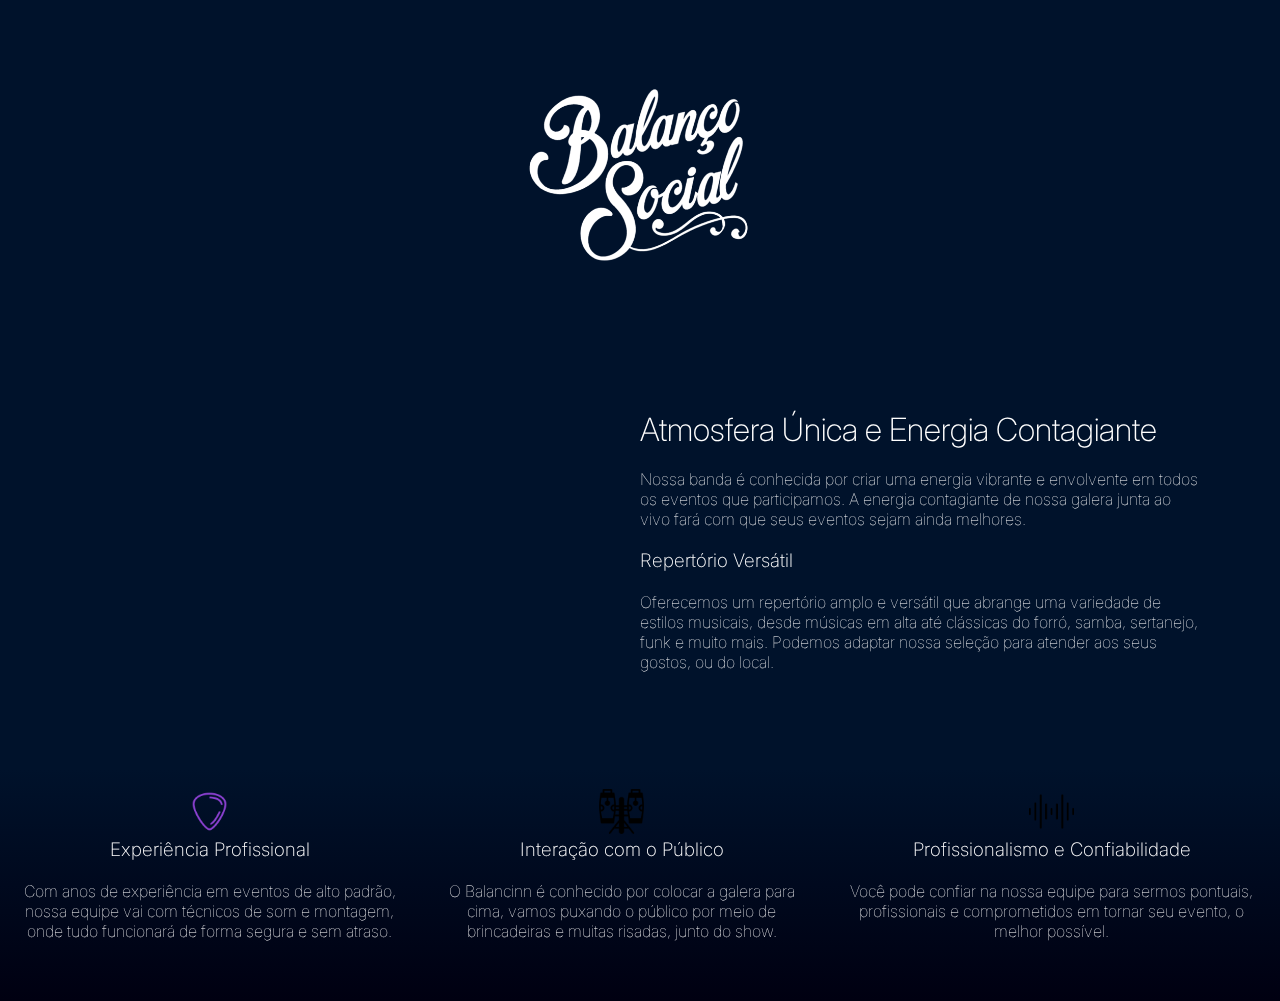
==== balanco-social-LP/index.html @ 89f85e91 "commit imagens" ====
<!DOCTYPE html>
<html lang="pt-br">
<head>
    <meta charset="UTF-8">
    <meta name="viewport" content="width=device-width, initial-scale=1.0">
    <title>Balanço Social</title>
    <link rel="stylesheet" href="style.css">
    <link rel="preconnect" href="https://fonts.googleapis.com">
    <link rel="preconnect" href="https://fonts.gstatic.com" crossorigin>
    <link href="https://fonts.googleapis.com/css2?family=Inter:wght@100;200;400;700&display=swap" rel="stylesheet">
    <link rel="shortcut icon" href="img/logobalanco_icon.ico" type="image/x-icon">
</head>
<body>
    <header>
        <img width="300px" src="img/logopng branca.png" alt="">
    </header>
    <div id="info">
        <div id="video">
            <iframe width="560" height="315" src="https://www.youtube.com/embed/TxClMtaeElc?si=fDPQ10nFPlwbjli0" title="YouTube video player" frameborder="0" allow="accelerometer; autoplay; clipboard-write; encrypted-media; gyroscope; picture-in-picture; web-share" allowfullscreen></iframe>
        </div>
        <div id="sobre">
            <h1>Atmosfera Única e Energia Contagiante</h1><br>
            <p>Nossa banda é conhecida por criar uma energia vibrante e envolvente em todos os eventos que participamos. A energia contagiante de nossa galera junta ao vivo fará com que seus eventos sejam ainda melhores.</p><br>
            <h3>Repertório Versátil</h3><br>
            <p>Oferecemos um repertório amplo e versátil que abrange uma variedade de estilos musicais, desde músicas em alta até clássicas do forró, samba, sertanejo, funk e muito mais. Podemos adaptar nossa seleção para atender aos seus gostos, ou do local.</p>
        </div>
        </div>
    </div>

    <div id="card">
       
        <div class="cards">
            <img  width="45px" src="img/palheta.png" alt="">
            <h3>Experiência Profissional</h3><br>
            <p>Com anos de experiência em eventos de alto padrão, nossa equipe vai com técnicos de som e montagem, onde tudo funcionará de forma segura e sem atraso.</p>
        </div>

        <div class="cards">
            <img width="45px" src="img/tambo.png" alt="">
            <h3>Interação com o Público</h3> <br>
            <p>O Balancinn é conhecido por colocar a galera para cima, vamos puxando o público por meio de brincadeiras e muitas risadas, junto do show.</p>
        </div>

        <div class="cards">
            <img width="45px" src="img/waveradio.png" alt="">
            <h3>Profissionalismo e Confiabilidade</h3> <br>
            <p>Você pode confiar na nossa equipe para sermos pontuais, profissionais e comprometidos em tornar seu evento, o melhor possível.</p>
        </div>

    </div>
   
    
</body>
</html>
---- balanco-social-LP/style.css ----
*{
    margin: 0;
    padding: 0;
    font-family: 'Inter', sans-serif;
    
    
}
header{
    background-image: url(img/instrumentos-musicais-em-uma-festa.jpg);
    background-size: cover;
    height: 350px;
    display: flex;
    align-items: center;
    margin: 0 auto;
    width: 100%;
}
header img {
    margin: 0 auto ;
    justify-content: center;
}
body{
    background-color: #00122b;
}
#info{
    display: grid;
    grid-auto-flow: column;
    padding: 50px;
    background-color: #00122b;
    color:#fff;
    font-weight: 100;
}
#info h1, h3{
    font-weight: 200;
}
#sobre{
    padding: 10px 30px 10px 30px;
   

}
#card{
    display: grid;
    grid-auto-flow: column;
    padding-bottom: 50px;
    background-color: #00122b; /* For browsers that do not support gradients */
    background-image: linear-gradient(#00122b
  , #000011);
}
.cards{
    padding: 20px 20px 10px 20px;
    text-align: center;
    color: #fff;
}
.cards p{
    font-weight: 100;
}
.cards h3{
    font-weight: 200;
}
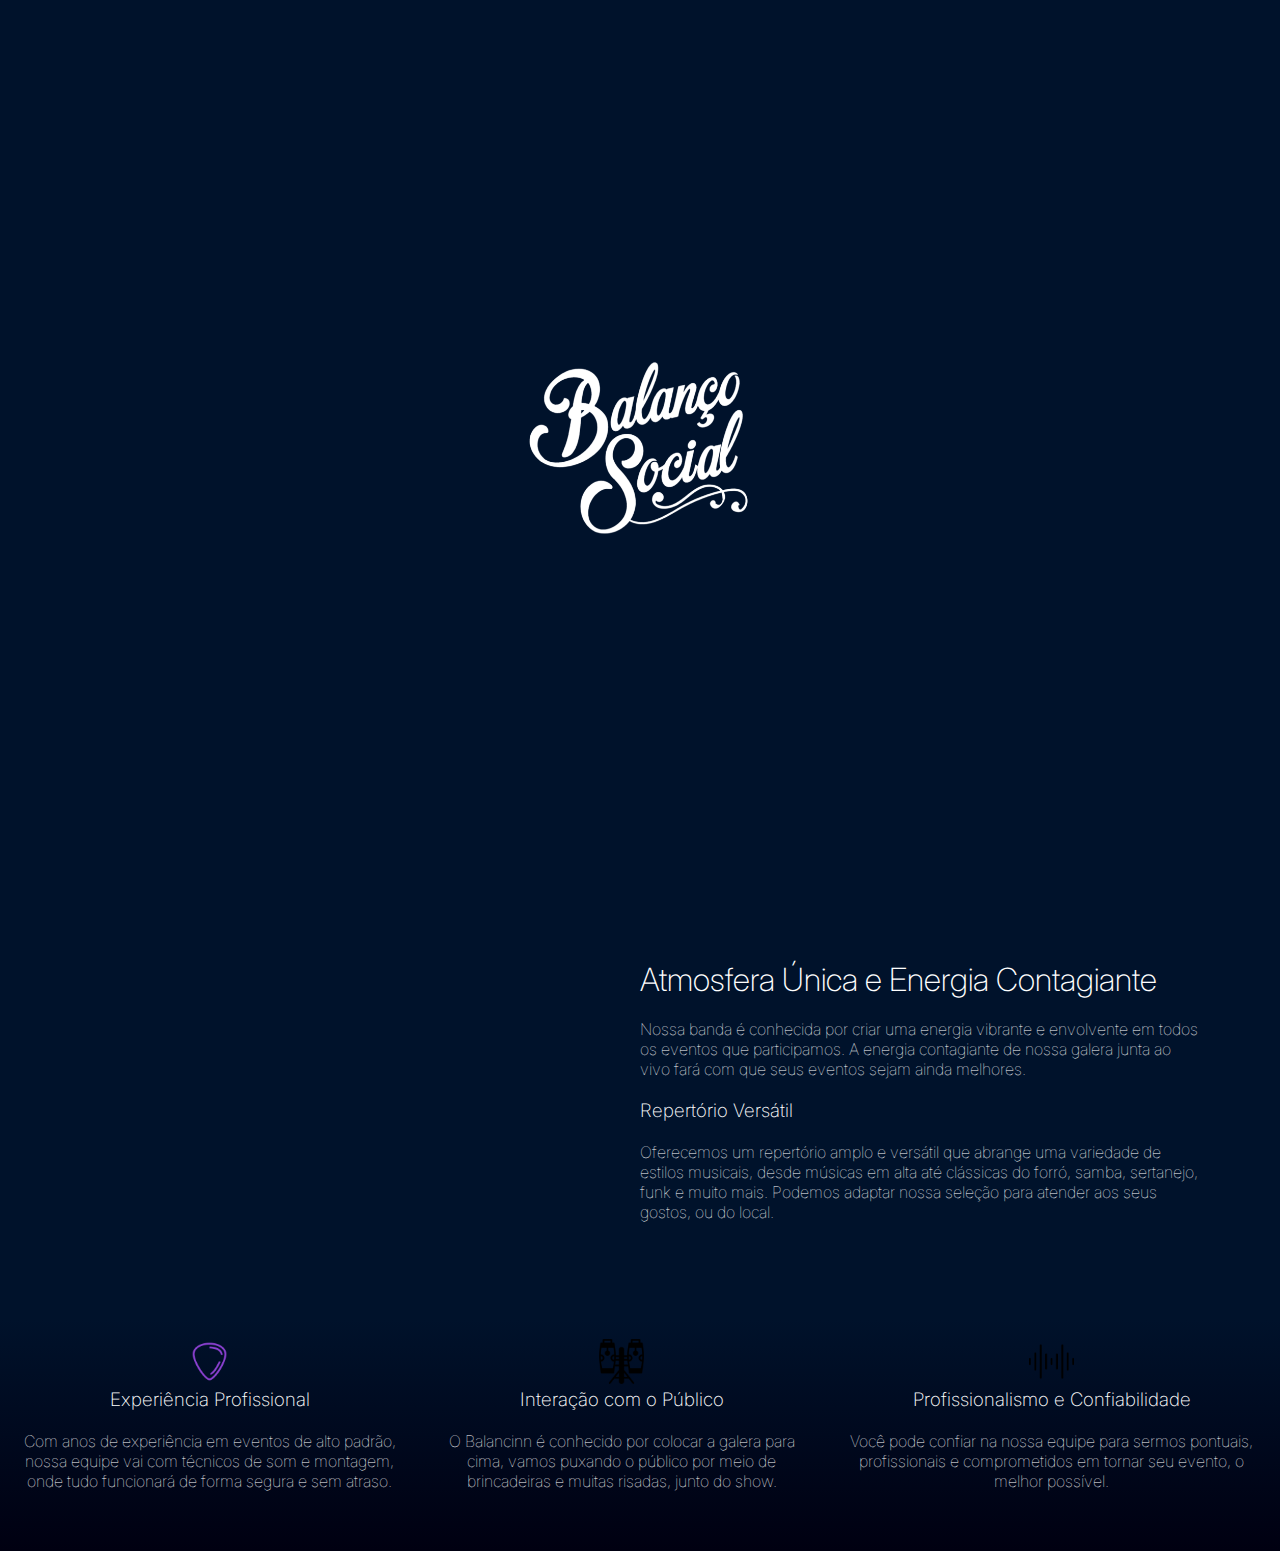
==== commit e2c66584: "mudança de layout" ====
--- a/balanco-social-LP/index.html
+++ b/balanco-social-LP/index.html
@@ -11,12 +11,21 @@
     <link rel="shortcut icon" href="img/logobalanco_icon.ico" type="image/x-icon">
 </head>
 <body>
-    <header>
-        <img width="300px" src="img/logopng branca.png" alt="">
-    </header>
+    <div id="banner">
+        <video autoplay muted loop > 
+            <source src="img/coverr-live-music-concert-5249-1080p.mp4">
+        </video>
+        
+        <div id="content">
+            <img width="300px" src="img/logopng branca.png" alt="">
+        </div>
+
+    </div>
+        
+    
     <div id="info">
         <div id="video">
-            <iframe width="560" height="315" src="https://www.youtube.com/embed/TxClMtaeElc?si=fDPQ10nFPlwbjli0" title="YouTube video player" frameborder="0" allow="accelerometer; autoplay; clipboard-write; encrypted-media; gyroscope; picture-in-picture; web-share" allowfullscreen></iframe>
+            <iframe autoplay loop width="560" height="315" src="https://www.youtube.com/embed/TxClMtaeElc?si=fDPQ10nFPlwbjli0" title="YouTube video player" frameborder="0" allow="accelerometer; autoplay; clipboard-write; encrypted-media; gyroscope; picture-in-picture; web-share" allowfullscreen></iframe>
         </div>
         <div id="sobre">
             <h1>Atmosfera Única e Energia Contagiante</h1><br>
@@ -31,18 +40,21 @@
        
         <div class="cards">
             <img  width="45px" src="img/palheta.png" alt="">
+            <br>
             <h3>Experiência Profissional</h3><br>
             <p>Com anos de experiência em eventos de alto padrão, nossa equipe vai com técnicos de som e montagem, onde tudo funcionará de forma segura e sem atraso.</p>
         </div>
 
         <div class="cards">
             <img width="45px" src="img/tambo.png" alt="">
+            <br>
             <h3>Interação com o Público</h3> <br>
             <p>O Balancinn é conhecido por colocar a galera para cima, vamos puxando o público por meio de brincadeiras e muitas risadas, junto do show.</p>
         </div>
 
         <div class="cards">
             <img width="45px" src="img/waveradio.png" alt="">
+            <br>
             <h3>Profissionalismo e Confiabilidade</h3> <br>
             <p>Você pode confiar na nossa equipe para sermos pontuais, profissionais e comprometidos em tornar seu evento, o melhor possível.</p>
         </div>
--- a/balanco-social-LP/style.css
+++ b/balanco-social-LP/style.css
@@ -44,6 +44,7 @@
     background-color: #00122b; /* For browsers that do not support gradients */
     background-image: linear-gradient(#00122b
   , #000011);
+    z-index: 1;
 }
 .cards{
     padding: 20px 20px 10px 20px;
@@ -55,4 +56,27 @@
 }
 .cards h3{
     font-weight: 200;
-}+}
+#banner {
+    width: 100%;
+    height: 100vh;
+    overflow: hidden;
+    display: flex;
+    justify-content: center;
+    align-items: center;
+  }
+  #banner video {
+    position: fixed;
+    top: 0;
+    left: 0;
+    object-fit: cover;
+    width: 100%;
+  }
+  #banner #content {
+    position: relative;
+    z-index: 1;
+    max-width: 1000px;
+    margin: 0 auto;
+    text-align: center;
+  }
+  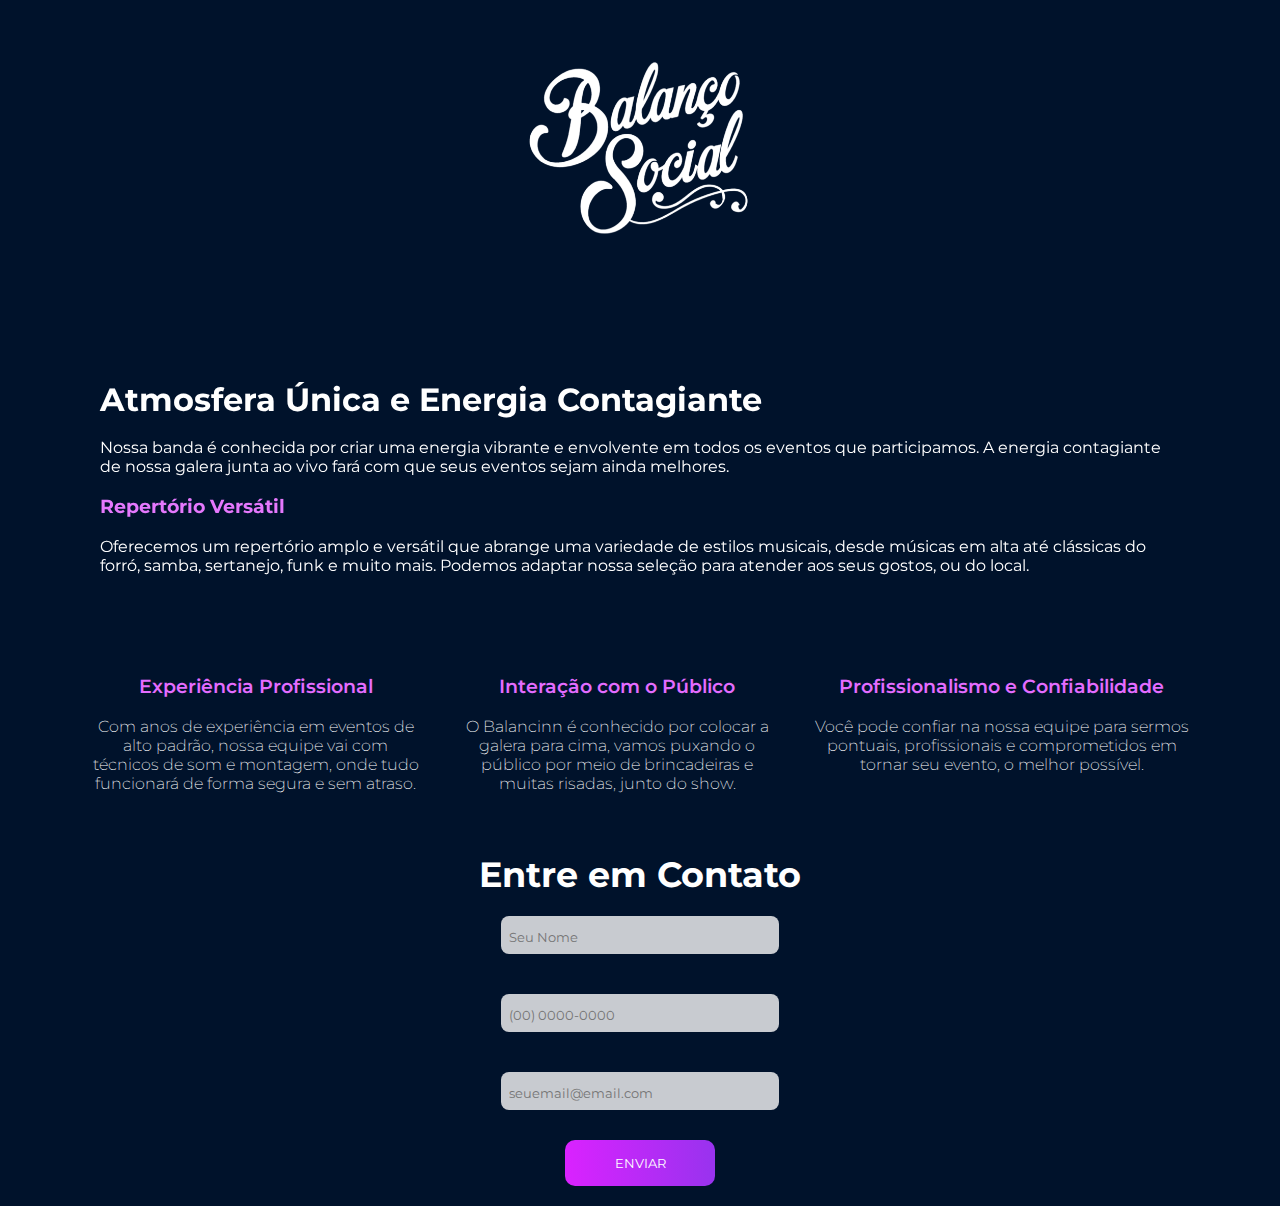
==== commit a85a2525: "commit form" ====
--- a/balanco-social-LP/index.html
+++ b/balanco-social-LP/index.html
@@ -7,7 +7,8 @@
     <link rel="stylesheet" href="style.css">
     <link rel="preconnect" href="https://fonts.googleapis.com">
     <link rel="preconnect" href="https://fonts.gstatic.com" crossorigin>
-    <link href="https://fonts.googleapis.com/css2?family=Inter:wght@100;200;400;700&display=swap" rel="stylesheet">
+    
+    <link href="https://fonts.googleapis.com/css2?family=Montserrat:wght@200;300;400;700;800&display=swap" rel="stylesheet">
     <link rel="shortcut icon" href="img/logobalanco_icon.ico" type="image/x-icon">
 </head>
 <body>
@@ -21,12 +22,9 @@
         </div>
 
     </div>
-        
     
     <div id="info">
-        <div id="video">
-            <iframe autoplay loop width="560" height="315" src="https://www.youtube.com/embed/TxClMtaeElc?si=fDPQ10nFPlwbjli0" title="YouTube video player" frameborder="0" allow="accelerometer; autoplay; clipboard-write; encrypted-media; gyroscope; picture-in-picture; web-share" allowfullscreen></iframe>
-        </div>
+       
         <div id="sobre">
             <h1>Atmosfera Única e Energia Contagiante</h1><br>
             <p>Nossa banda é conhecida por criar uma energia vibrante e envolvente em todos os eventos que participamos. A energia contagiante de nossa galera junta ao vivo fará com que seus eventos sejam ainda melhores.</p><br>
@@ -39,27 +37,31 @@
     <div id="card">
        
         <div class="cards">
-            <img  width="45px" src="img/palheta.png" alt="">
-            <br>
             <h3>Experiência Profissional</h3><br>
             <p>Com anos de experiência em eventos de alto padrão, nossa equipe vai com técnicos de som e montagem, onde tudo funcionará de forma segura e sem atraso.</p>
         </div>
 
         <div class="cards">
-            <img width="45px" src="img/tambo.png" alt="">
-            <br>
             <h3>Interação com o Público</h3> <br>
             <p>O Balancinn é conhecido por colocar a galera para cima, vamos puxando o público por meio de brincadeiras e muitas risadas, junto do show.</p>
         </div>
 
         <div class="cards">
-            <img width="45px" src="img/waveradio.png" alt="">
-            <br>
             <h3>Profissionalismo e Confiabilidade</h3> <br>
             <p>Você pode confiar na nossa equipe para sermos pontuais, profissionais e comprometidos em tornar seu evento, o melhor possível.</p>
         </div>
 
     </div>
+    <form action="">
+        <h2>Entre em Contato</h2>
+        <P>
+         <input type="text" name="name" id="name" placeholder="Seu Nome"><br>
+         <input type="number" name="number" id="number" placeholder="(00) 0000-0000"><br>
+         <input type="email" name="email" id="email" placeholder="seuemail@email.com"><br>
+
+            <button type="submit">Enviar</button>
+        </P>
+    </form>
    
     
 </body>
--- a/balanco-social-LP/style.css
+++ b/balanco-social-LP/style.css
@@ -1,8 +1,7 @@
 *{
     margin: 0;
     padding: 0;
-    font-family: 'Inter', sans-serif;
-    
+    font-family: 'Montserrat', sans-serif;
     
 }
 header{
@@ -24,16 +23,22 @@
 #info{
     display: grid;
     grid-auto-flow: column;
-    padding: 50px;
-    background-color: #00122b;
+    padding: 70px;
     color:#fff;
-    font-weight: 100;
+    font-weight: 400;
+    z-index:1;
+    position: relative;
 }
 #info h1, h3{
-    font-weight: 200;
+    font-weight: 700;
+}
+#info h3{
+    color:#e578fd;
 }
 #sobre{
     padding: 10px 30px 10px 30px;
+    z-index:1;
+    position: relative;
    
 
 }
@@ -41,21 +46,22 @@
     display: grid;
     grid-auto-flow: column;
     padding-bottom: 50px;
-    background-color: #00122b; /* For browsers that do not support gradients */
-    background-image: linear-gradient(#00122b
-  , #000011);
-    z-index: 1;
+    z-index:1;
+    position: relative;
+    margin: 0px 70px 0px 70px;
 }
 .cards{
     padding: 20px 20px 10px 20px;
     text-align: center;
     color: #fff;
+    
 }
 .cards p{
-    font-weight: 100;
+    font-weight: 200;
 }
 .cards h3{
-    font-weight: 200;
+    font-weight: 600;
+    color:#e46cff;
 }
 #banner {
     width: 100%;
@@ -64,6 +70,7 @@
     display: flex;
     justify-content: center;
     align-items: center;
+    height: 300px;
   }
   #banner video {
     position: fixed;
@@ -79,4 +86,81 @@
     margin: 0 auto;
     text-align: center;
   }
+  form{
+    position: relative;
+    padding-bottom: 10px;
+    margin: 0 auto;
+    justify-items: center;
+    align-items: center;
+    display: block;
+    color: #fff;
+    text-align: center;
+    }
+  form input{
+    border: none;
+    margin: 20px 0px 20px 0px;
+    border-bottom: 2px;
+    outline: 0;
+    background-color:#f5f5f5d0;
+    border-radius: 8px;
+    padding: 8px 20px 5px 8px;
+    clear: right;
+    width: 250px;
+    height: 25px;
+}
+form p {
+    color: #fff;
+}
+form h2{
+    font-size: 35px;
+}
+    
+button{
+    width: 150px;
+    background-color:#e46cff ;
+    border:none;
+    color: #ffff;
+    border-radius: 10px;
+    font-size: bold;
+    margin-top: 40px;
+    margin-bottom: 20px;
+    background-image: linear-gradient(to right, #DA22FF 0%, #9733EE  51%, #DA22FF  100%);
+    margin: 10px;
+    padding: 15px 45px;
+    text-align: center;
+    text-transform: uppercase;
+    transition: 0.5s;
+    background-size: 200% auto;
+    color: white;            
+    border-radius: 10px;
+              
+    
+}
+button:hover {
+    background-position: right center; /* change the direction of the change here */
+    color: #fff;
+    text-decoration: none;
+  }
+@media only screen and (max-width: 800px){
+    #info{
+        padding: 40px;
+    }
+    #card{
+        display: block;
+        margin: 0px 40px 0px 40px;
+    }
+    #banner{
+        height:190px;
+    }
+    #info h1{
+        font-size: 1.4em;
+    }
+    #content img{
+        width: 200px;
+    }
+    
+    #banner video {
+        position:absolute;
+    }
+}
   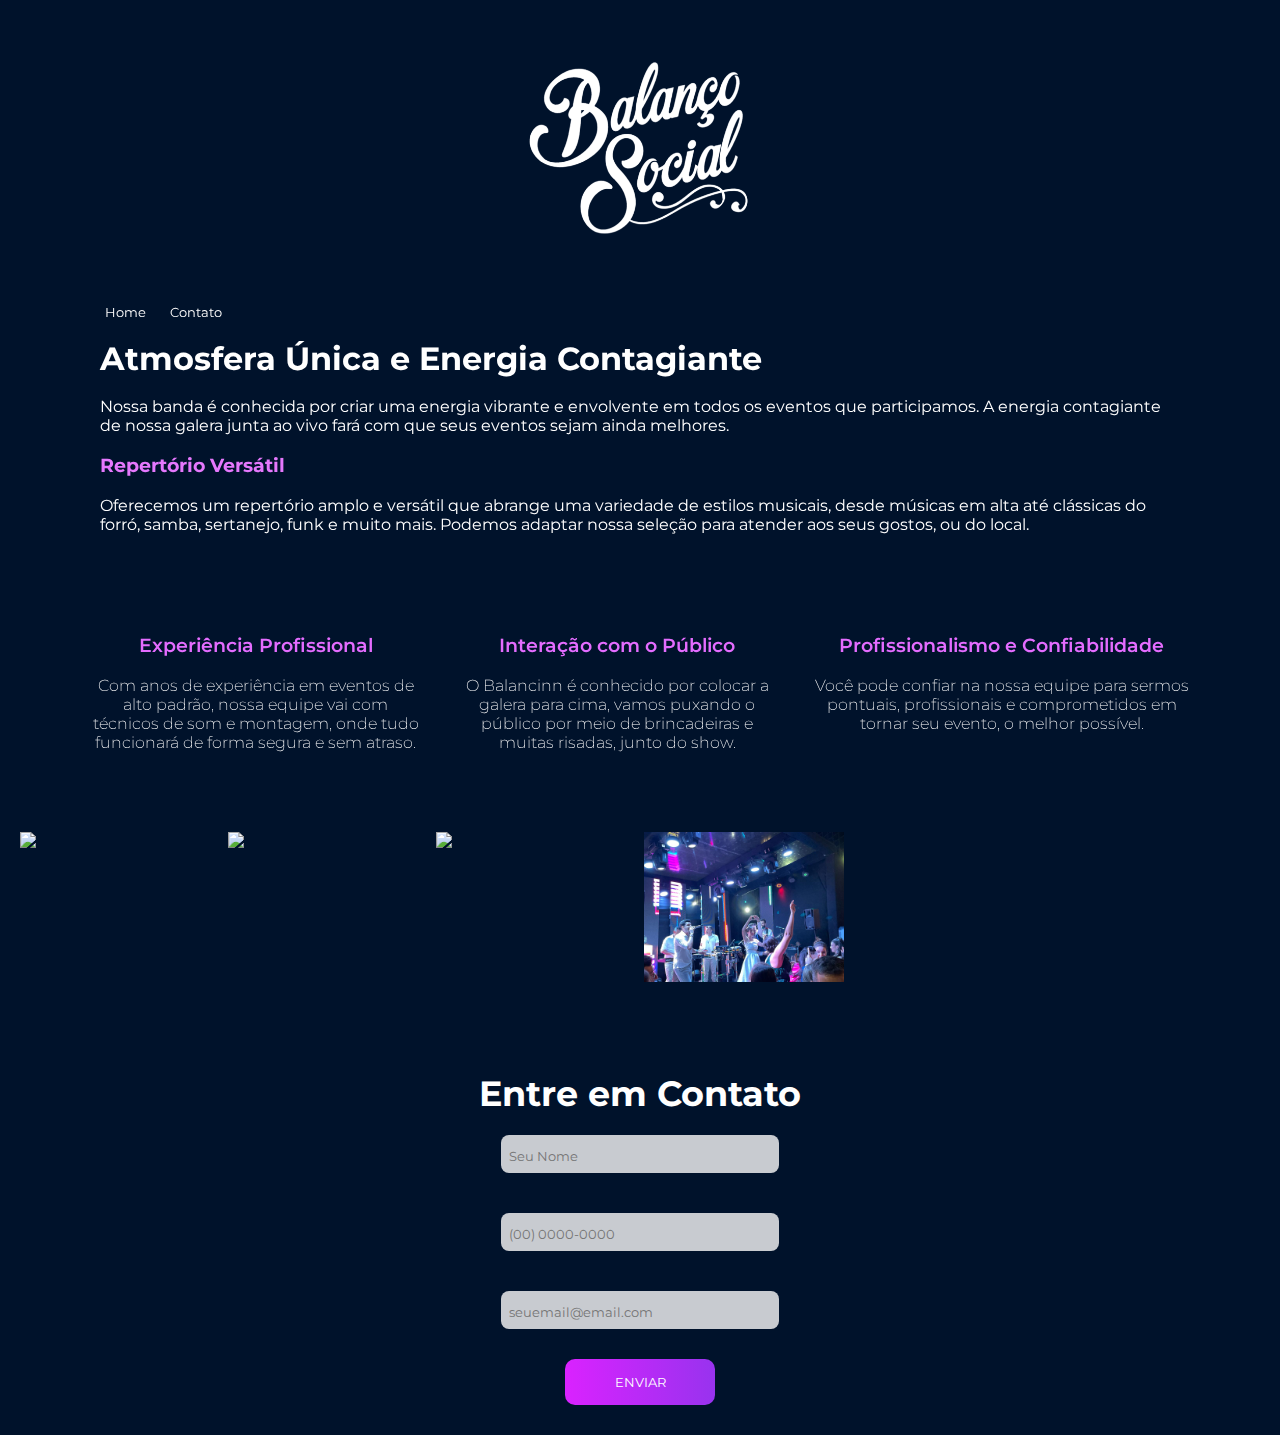
==== commit 53c005b7: "add imagens e  funcionalidade ao forms" ====
--- a/balanco-social-LP/index.html
+++ b/balanco-social-LP/index.html
@@ -21,6 +21,13 @@
             <img width="300px" src="img/logopng branca.png" alt="">
         </div>
 
+    </div>
+
+    <div id="menu">
+        <ul>
+            <li><a href="#info">Home</a></li>
+            <li><a href="#contact">Contato</a></li>
+        </ul>
     </div>
     
     <div id="info">
@@ -52,16 +59,44 @@
         </div>
 
     </div>
-    <form action="">
+
+    <div id="imagens">
+
+        <div class="repositorio-img">
+            <img  width="200px"  src="img/IMG_3817 - Copia.JPG">
+        </div>
+        <div class="repositorio-img">
+            <img  width="200px" src="img/IMG_3879 - Copia.JPG">
+        </div>
+        <div class="repositorio-img">
+            <img  width="200px"  src="img/IMG_3914 - Copia.JPG">
+        </div>
+        <div class="repositorio-img">
+            <img  width="200px" src="img/img0912.jpeg">
+        </div>
+        <div class="repositorio-img">
+            <img  width="100px" src="">
+        </div>
+        <div class="repositorio-img">
+            <img  width="100px" src="">
+        </div>
+
+
+    </div>
+
+
+    <div id="contact">
+    <form  action="https://formsubmit.co/marketing@cortezibiapina.com.br" method="POST" class="form">
         <h2>Entre em Contato</h2>
         <P>
-         <input type="text" name="name" id="name" placeholder="Seu Nome"><br>
-         <input type="number" name="number" id="number" placeholder="(00) 0000-0000"><br>
-         <input type="email" name="email" id="email" placeholder="seuemail@email.com"><br>
-
-            <button type="submit">Enviar</button>
+         <input type="text" name="name" id="name" placeholder="Seu Nome" required><br>
+         <input type="number" name="number" id="number" placeholder="(00) 0000-0000" required><br>
+         <input type="email" name="email" id="email" placeholder="seuemail@email.com" required><br>
+         <input type="hidden" name="_next" value="https://wa.me/5585999402858"/>
+         <button type="submit">Enviar</button>
         </P>
     </form>
+    </div>
    
     
 </body>
--- a/balanco-social-LP/style.css
+++ b/balanco-social-LP/style.css
@@ -23,7 +23,7 @@
 #info{
     display: grid;
     grid-auto-flow: column;
-    padding: 70px;
+    padding: 5px 70px 70px 70px;
     color:#fff;
     font-weight: 400;
     z-index:1;
@@ -95,6 +95,7 @@
     display: block;
     color: #fff;
     text-align: center;
+    padding: 20px 0px 20px 0px;
     }
   form input{
     border: none;
@@ -141,6 +142,50 @@
     color: #fff;
     text-decoration: none;
   }
+#menu{
+    position: relative;
+    margin-left: 85px;
+    font-family: 'Montserrat', sans-serif;
+}
+#menu ul{
+    list-style-type: none;
+    margin: 0;
+    padding: 0;
+}
+#menu li{
+    display: inline-block;
+    margin-left: 20px;
+    font-size: 13px;
+    font-weight: 400;
+    line-height: 24px;
+    letter-spacing: 0em;
+    color:#ffffff ;
+}
+a{
+    text-decoration-line: none;
+}
+#menu a{
+    text-decoration-line: none;
+    text-decoration-color: #ffffff;
+    color:#ffffff
+}
+#imagens{
+    position: relative;
+    display: flex;
+    
+}
+.repositorio-img img{
+    background-size: cover;
+    
+}
+.repositorio-img{
+    width: 200px;
+    height: 200px;
+    background-size: cover;
+    margin: 20px;
+    height: 200px;
+    
+}
 @media only screen and (max-width: 800px){
     #info{
         padding: 40px;
@@ -156,11 +201,20 @@
         font-size: 1.4em;
     }
     #content img{
-        width: 200px;
+        width: 190px;
     }
     
     #banner video {
         position:absolute;
     }
+    form h2{
+        font-size: 30px;
+    }
+    form input{
+        width: 180px;
+    }
+    #menu{
+        margin-left: 40px;
+    }
 }
   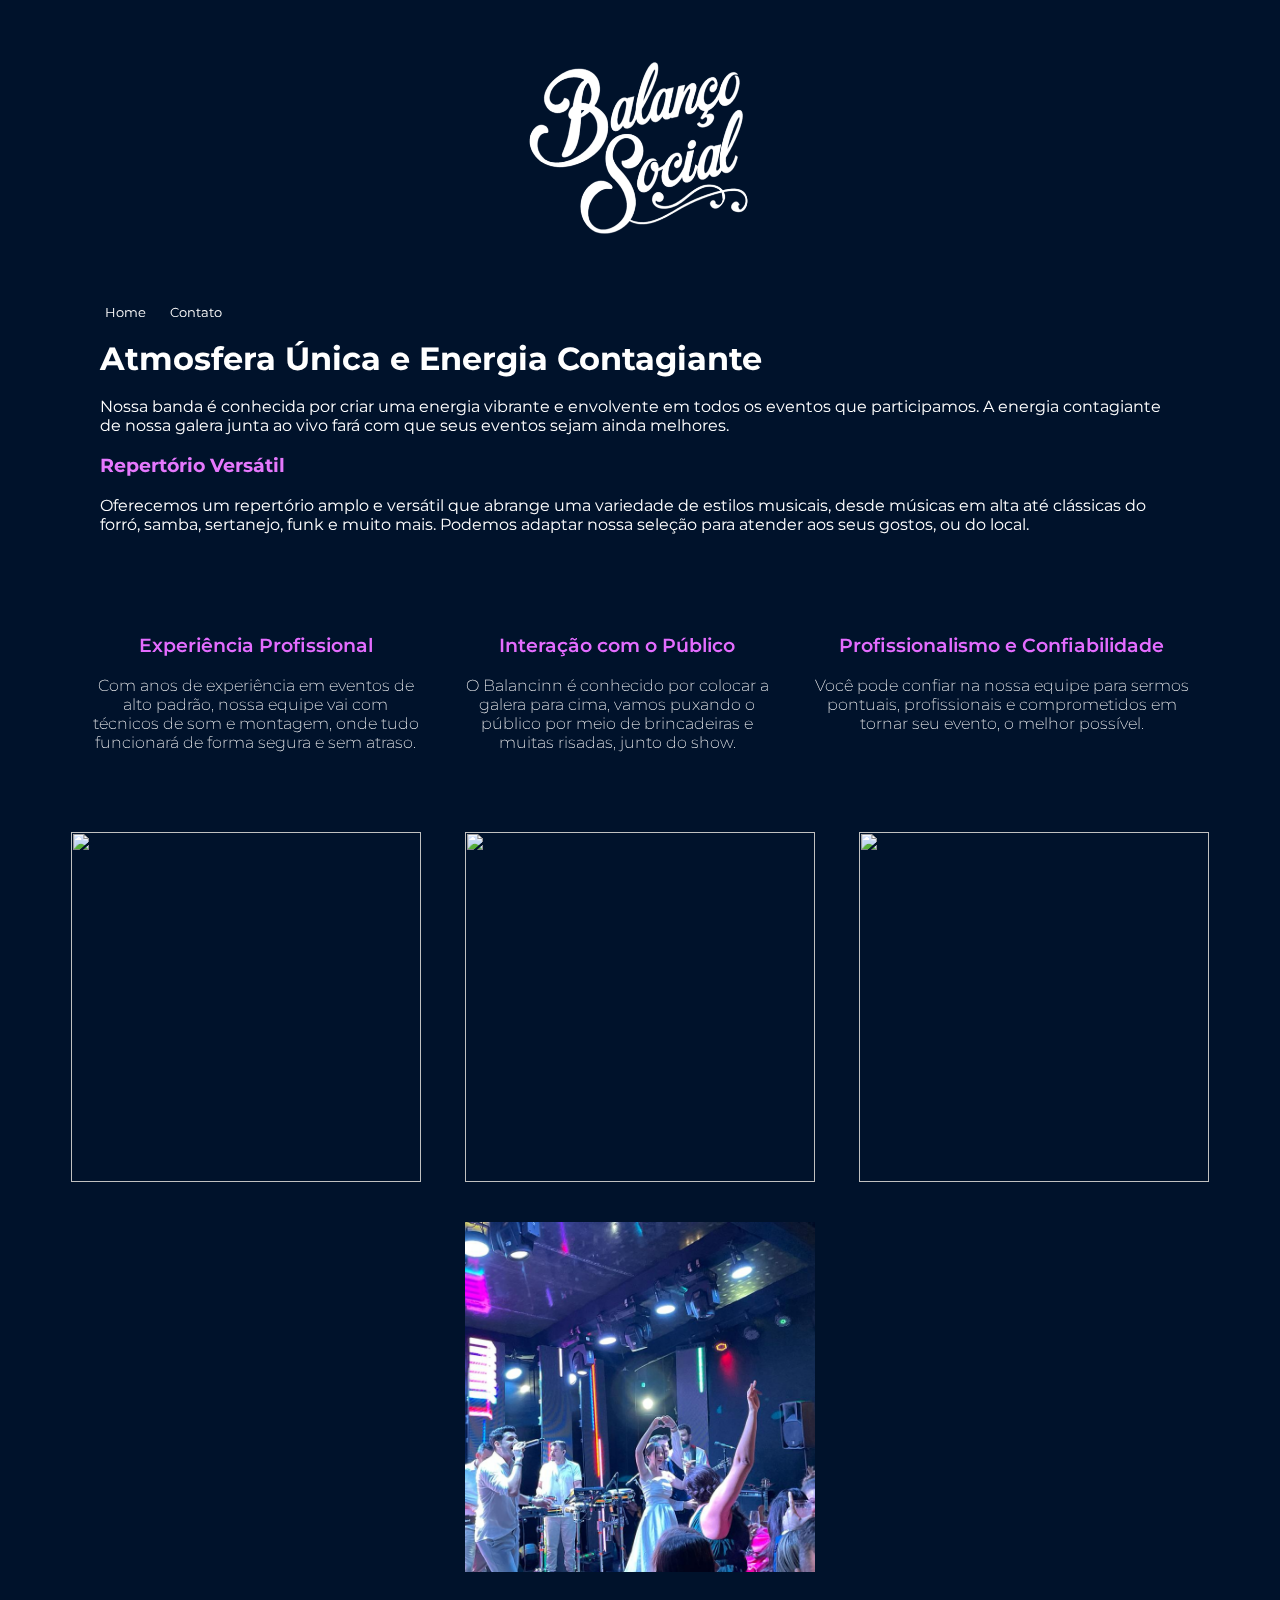
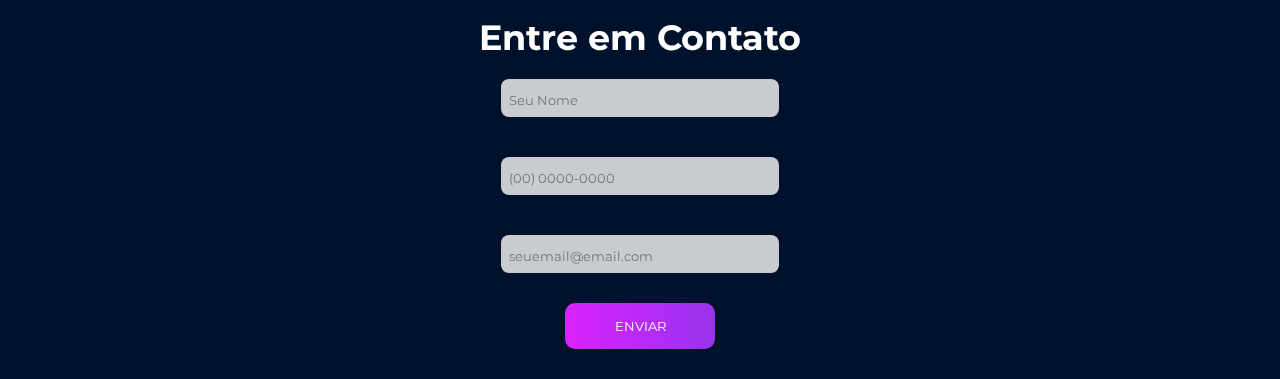
==== commit eedebe0d: "criando repositorio de imagens" ====
--- a/balanco-social-LP/index.html
+++ b/balanco-social-LP/index.html
@@ -63,23 +63,17 @@
     <div id="imagens">
 
         <div class="repositorio-img">
-            <img  width="200px"  src="img/IMG_3817 - Copia.JPG">
+            <img src="img/IMG_3817 - Copia.JPG">
+            <img src="img/IMG_3879 - Copia.JPG">
+            <img  src="img/IMG_3914 - Copia.JPG">
         </div>
         <div class="repositorio-img">
-            <img  width="200px" src="img/IMG_3879 - Copia.JPG">
+            <img  src="img/img0912.jpeg">
         </div>
         <div class="repositorio-img">
-            <img  width="200px"  src="img/IMG_3914 - Copia.JPG">
+          
         </div>
-        <div class="repositorio-img">
-            <img  width="200px" src="img/img0912.jpeg">
-        </div>
-        <div class="repositorio-img">
-            <img  width="100px" src="">
-        </div>
-        <div class="repositorio-img">
-            <img  width="100px" src="">
-        </div>
+       
 
 
     </div>
--- a/balanco-social-LP/style.css
+++ b/balanco-social-LP/style.css
@@ -171,19 +171,24 @@
 }
 #imagens{
     position: relative;
-    display: flex;
+    display: grid;
     
 }
 .repositorio-img img{
-    background-size: cover;
-    
+   max-width: 100%;
+   width: 350px;
+   height: 350px;
+   object-fit: cover;
+   margin: 20px;
+   
 }
 .repositorio-img{
-    width: 200px;
-    height: 200px;
+    align-items: center;
     background-size: cover;
     margin: 20px;
-    height: 200px;
+    justify-content: center;
+    margin: 0 auto ;
+    
     
 }
 @media only screen and (max-width: 800px){
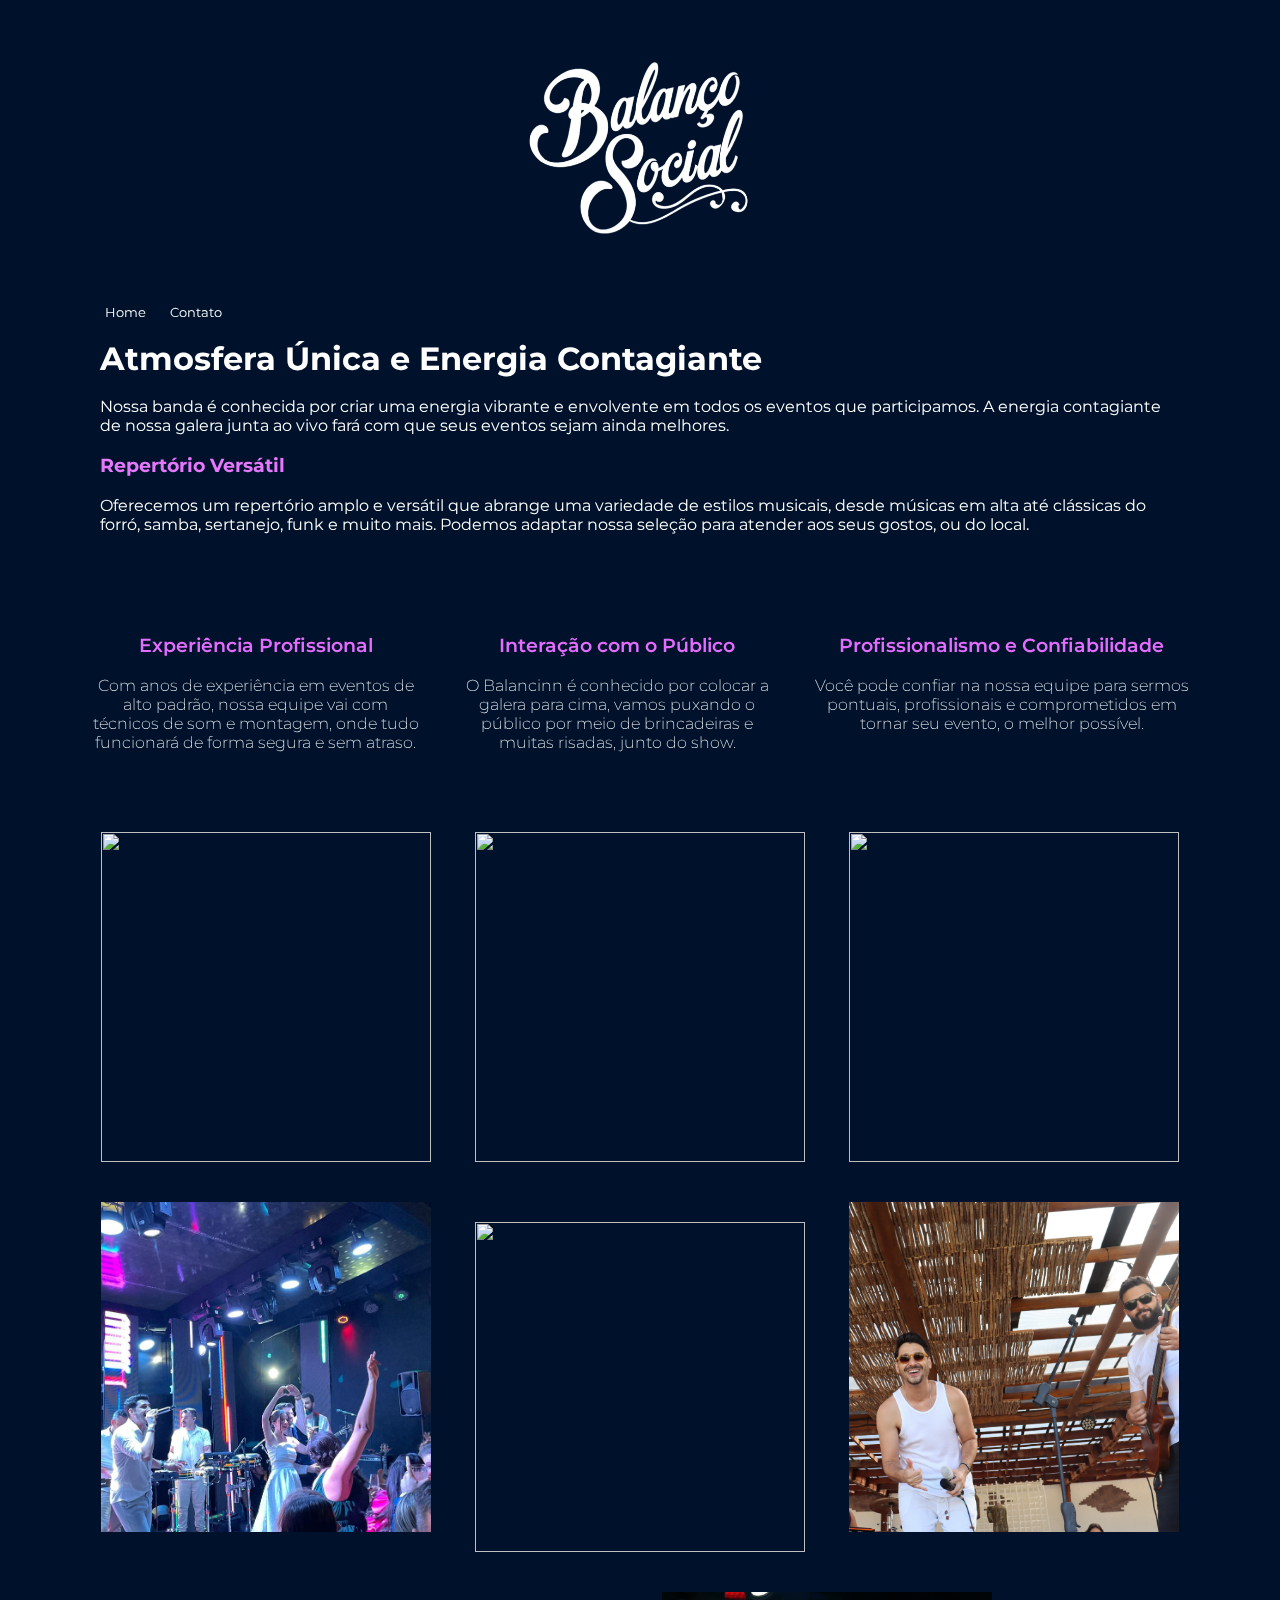
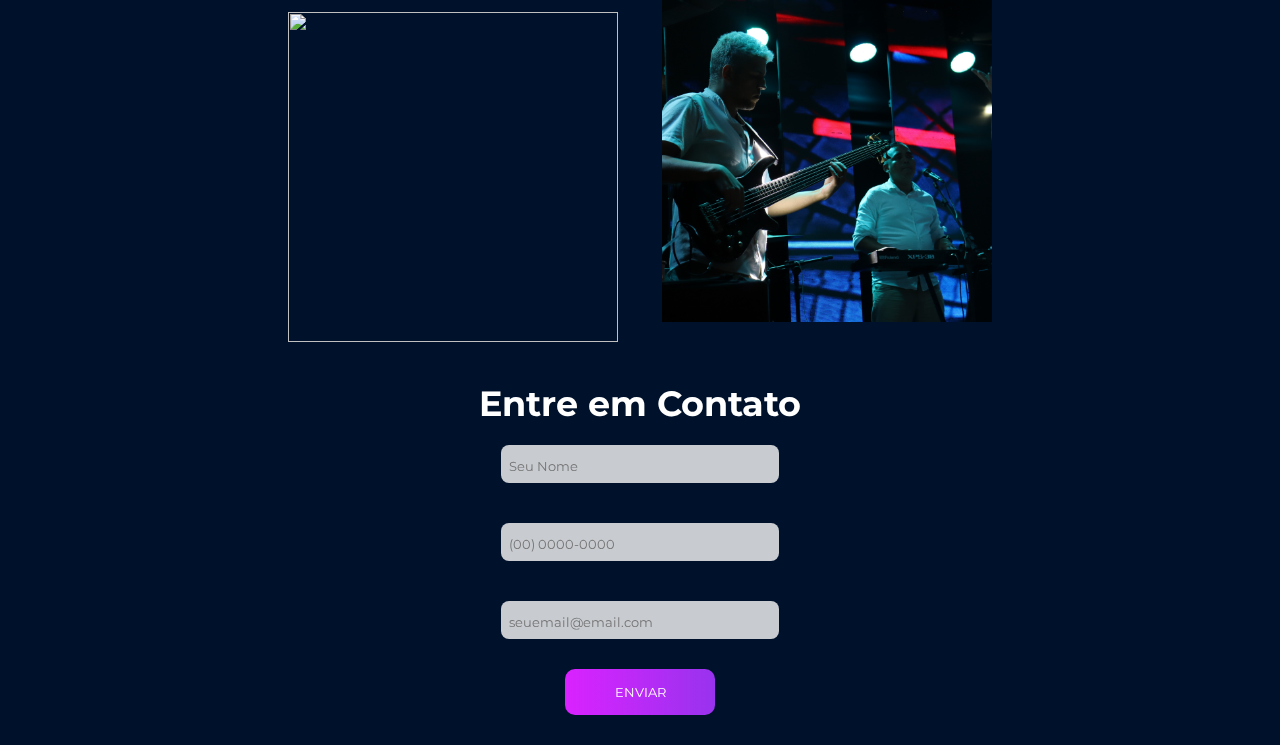
==== commit a2e0aa57: "melhorando o estilo das imagens" ====
--- a/balanco-social-LP/index.html
+++ b/balanco-social-LP/index.html
@@ -69,12 +69,14 @@
         </div>
         <div class="repositorio-img">
             <img  src="img/img0912.jpeg">
+            <img src="img/IMG_2918.JPG">
+            <img src="img/IMG_2923 - Copia.JPG">
         </div>
         <div class="repositorio-img">
+            <img src="img/IMG_4519.JPG">
+            <img src="img/IMG_4565.JPG">
           
         </div>
-       
-
 
     </div>
 
--- a/balanco-social-LP/style.css
+++ b/balanco-social-LP/style.css
@@ -176,8 +176,8 @@
 }
 .repositorio-img img{
    max-width: 100%;
-   width: 350px;
-   height: 350px;
+   width: 330px;
+   height: 330px;
    object-fit: cover;
    margin: 20px;
    
@@ -188,6 +188,7 @@
     margin: 20px;
     justify-content: center;
     margin: 0 auto ;
+    text-align: center;
     
     
 }
@@ -221,5 +222,10 @@
     #menu{
         margin-left: 40px;
     }
+    .repositorio-img img{
+        width: 270px;
+        height: 270px;
+        
+    }
 }
   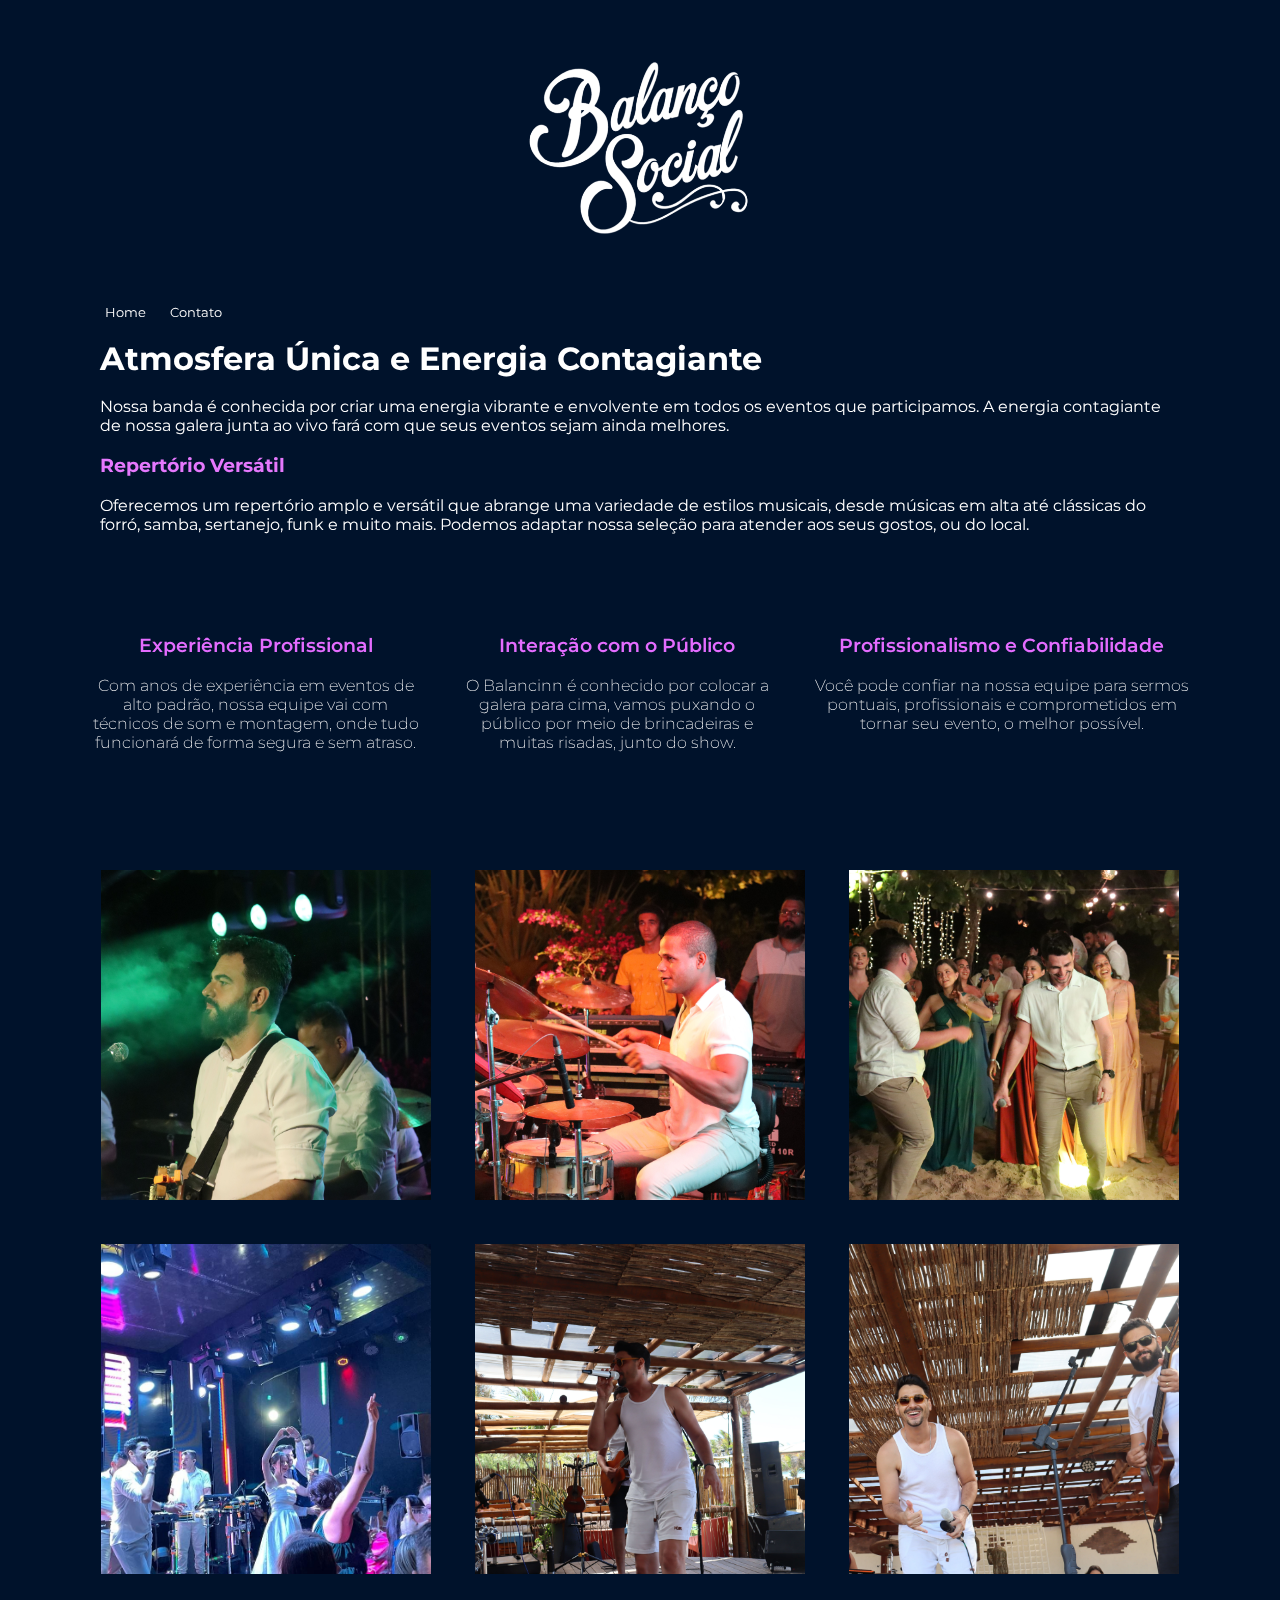
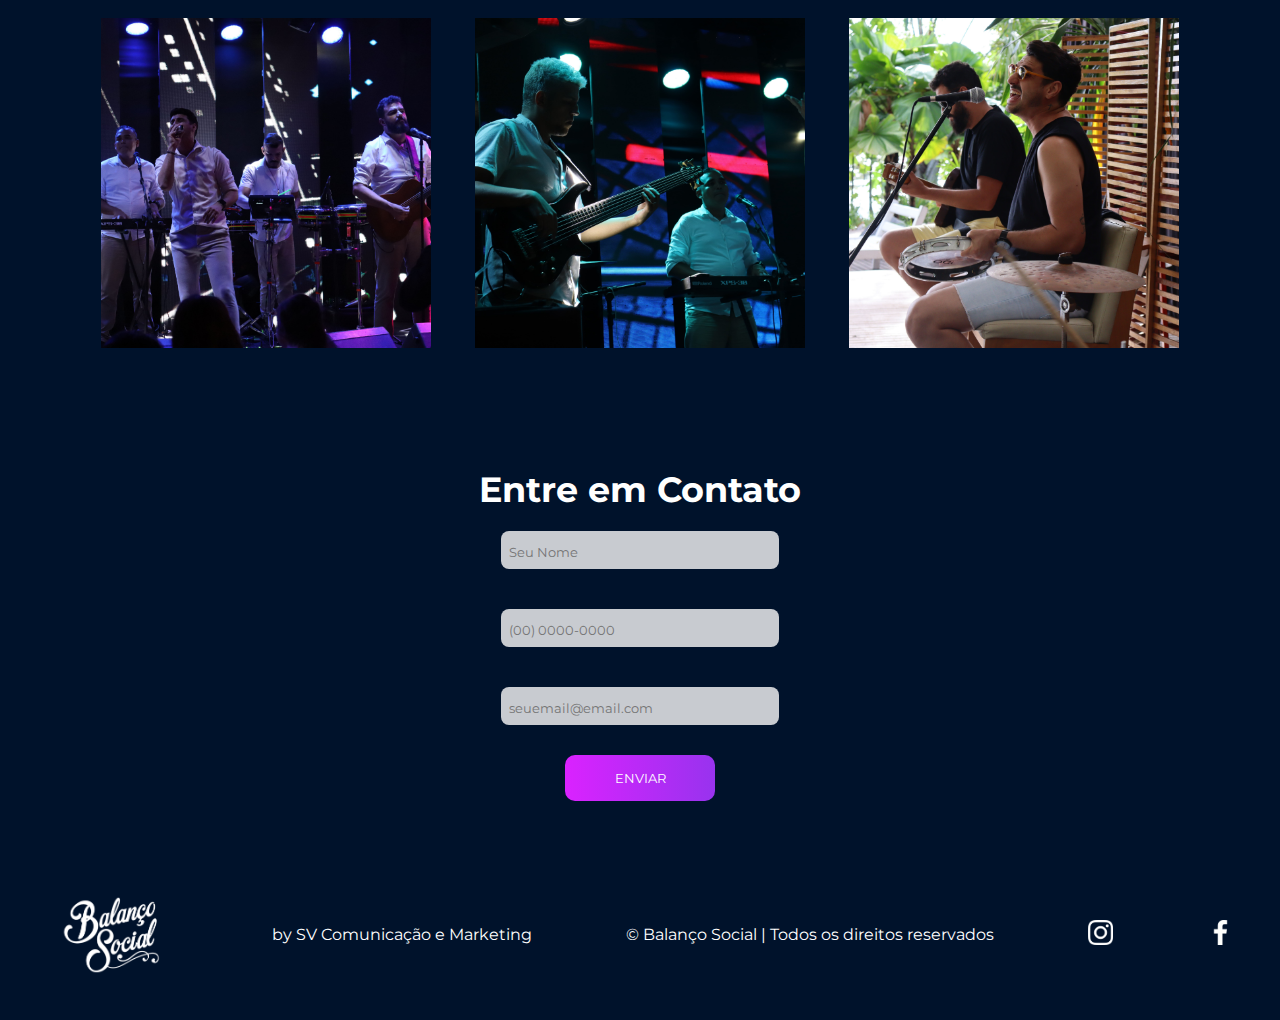
==== commit 60e7741a: "finalizaçao da lp" ====
--- a/balanco-social-LP/index.html
+++ b/balanco-social-LP/index.html
@@ -58,27 +58,28 @@
             <p>Você pode confiar na nossa equipe para sermos pontuais, profissionais e comprometidos em tornar seu evento, o melhor possível.</p>
         </div>
 
-    </div>
+    </div><br><br>
 
     <div id="imagens">
 
         <div class="repositorio-img">
-            <img src="img/IMG_3817 - Copia.JPG">
-            <img src="img/IMG_3879 - Copia.JPG">
-            <img  src="img/IMG_3914 - Copia.JPG">
+            <img src="img/edinho.jpg">
+            <img src="img/bateria.jpg">
+            <img  src="img/jeri.jpg">
         </div>
         <div class="repositorio-img">
-            <img  src="img/img0912.jpeg">
-            <img src="img/IMG_2918.JPG">
-            <img src="img/IMG_2923 - Copia.JPG">
+            <img  src="img/casamento.jpeg">
+            <img src="img/caio.jpg">
+            <img src="img/caio-edinho.jpg">
         </div>
         <div class="repositorio-img">
-            <img src="img/IMG_4519.JPG">
-            <img src="img/IMG_4565.JPG">
+            <img src="img/banda.jpg">
+            <img src="img/baixo.jpg">
+            <img src="img/colosso.jpg">
           
         </div>
 
-    </div>
+    </div><br><br><br><br>
 
 
     <div id="contact">
@@ -90,10 +91,15 @@
          <input type="email" name="email" id="email" placeholder="seuemail@email.com" required><br>
          <input type="hidden" name="_next" value="https://wa.me/5585999402858"/>
          <button type="submit">Enviar</button>
-        </P>
+        </P><br><br><br>
     </form>
     </div>
-   
-    
+    <footer>
+        <img width="130px" id="logo" src="img/logopng branca.png" alt="">
+        <p>by SV Comunicação e Marketing</p>
+        <p>&copy; Balanço Social | Todos os direitos reservados</p>
+        <a target="_blank" href="https://www.instagram.com/balancosocial/"><img width="25px" class="branco" src="img/instagram.png"></a>
+        <a target="_blank" href="https://www.facebook.com/profile.php?id=61550274461426"><img width="25px" class="branco" src="img/face.png"></a>
+    </footer><br><br>
 </body>
 </html>--- a/balanco-social-LP/style.css
+++ b/balanco-social-LP/style.css
@@ -192,6 +192,21 @@
     
     
 }
+footer{
+    position: relative;
+    display: grid;
+    grid-auto-flow: column;
+    text-align: center;
+    align-items: center;
+    color: #fff;
+    
+}
+footer img{
+    margin: 0 auto;
+}
+.branco{
+    filter: invert();
+}
 @media only screen and (max-width: 800px){
     #info{
         padding: 40px;
@@ -227,5 +242,12 @@
         height: 270px;
         
     }
+    footer p{
+        font-size: 14px;
+    }
+    footer #logo{
+        width: 75px;
+        
+    }
 }
   